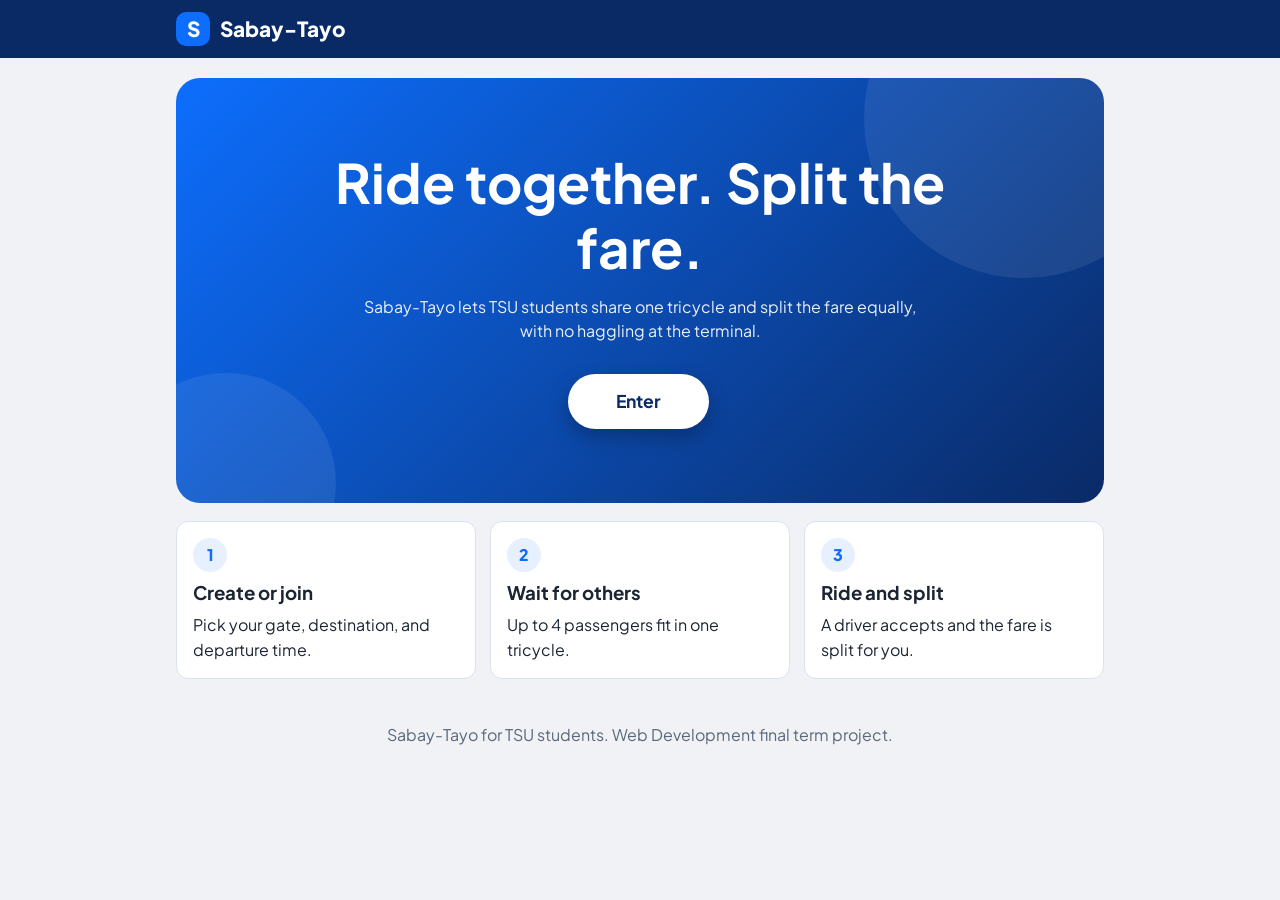
==== index.html @ 4a93c9b2 "Add files via upload" ====
<!DOCTYPE html>
<html lang="en"><head><meta charset="utf-8"><meta name="viewport" content="width=device-width, initial-scale=1">
<title>Welcome | Sabay-Tayo TSU Tricycle Fare Splitter</title>
<meta name="description" content="Split tricycle fares with other TSU students. Join or create a ride group.">
<link rel="icon" href="data:image/svg+xml,<svg xmlns='http://www.w3.org/2000/svg' viewBox='0 0 100 100'><text y='.9em' font-size='90'>🛺</text></svg>">
<link rel="stylesheet" href="https://fonts.googleapis.com/css2?family=Plus+Jakarta+Sans:wght@400;600;800&display=swap">
<link rel="stylesheet" href="style.css"></head><body>
<header><div class="bar"><span class="logo"><span class="mark">S</span>Sabay-Tayo</span><div id="session" hidden><span id="who"></span><button class="btn light" id="logout" type="button">Sign out</button></div></div></header><main>
<section class="hero2"><h1>Ride together. Split the fare.</h1>
<p>Sabay-Tayo lets TSU students share one tricycle and split the fare equally, with no haggling at the terminal.</p>
<a class="btn enter" href="auth.html">Enter</a></section>
<section class="steps2"><div class="card"><h3>Create or join</h3><p>Pick your gate, destination, and departure time.</p></div>
<div class="card"><h3>Wait for others</h3><p>Up to 4 passengers fit in one tricycle.</p></div>
<div class="card"><h3>Ride and split</h3><p>A driver accepts and the fare is split for you.</p></div></section>
</main><footer><p>Sabay-Tayo for TSU students. Web Development final term project.</p></footer></body></html>
---- style.css ----
:root{--blue:#0d6efd;--navy:#0a2a66;--green:#198754;--red:#dc3545;--bg:#f0f2f5;--text:#1b2433}
*{box-sizing:border-box;margin:0;padding:0}
body{font-family:"Plus Jakarta Sans",system-ui,Arial,sans-serif;background:var(--bg);color:var(--text);line-height:1.55}
header{background:var(--navy);color:#fff}
.bar{max-width:960px;margin:auto;padding:12px 16px;display:flex;justify-content:space-between;align-items:center;flex-wrap:wrap;gap:8px}
.logo{font-weight:800;font-size:1.3rem}
nav ul{list-style:none;display:flex;gap:4px;flex-wrap:wrap}
nav a{color:#fff;text-decoration:none;padding:6px 12px;border-radius:8px}
nav a:hover,nav a.active{background:var(--blue)}
a:focus-visible,button:focus-visible,input:focus-visible,select:focus-visible{outline:3px solid #ffc107;outline-offset:2px}
main{max-width:960px;margin:20px auto;padding:0 16px}
h1,h2,h3{line-height:1.2;margin-bottom:8px}
.hero{background:var(--blue);color:#fff;border-radius:16px;padding:36px 24px;margin-bottom:20px}
.hero h1{font-size:clamp(1.7rem,5vw,2.6rem);max-width:18ch}
.hero p{max-width:55ch;margin:10px 0 18px}
.btn{display:inline-block;border:0;border-radius:10px;padding:10px 16px;font:inherit;font-weight:700;cursor:pointer;background:var(--blue);color:#fff;text-decoration:none;margin:2px 4px 2px 0}
.btn.light{background:#fff;color:var(--navy)}.btn.green{background:var(--green)}.btn.red{background:var(--red)}
.btn:disabled{opacity:.45;cursor:not-allowed}
.card{background:#fff;border-radius:12px;padding:16px;border:1px solid #dbe2ee;margin-bottom:14px}
.grid{display:grid;grid-template-columns:repeat(auto-fill,minmax(260px,1fr));gap:14px}
.grid .card{margin:0}
.badge{display:inline-block;padding:2px 10px;border-radius:99px;font-size:.8rem;font-weight:700;color:#fff;background:var(--blue)}
.badge.ready{background:var(--green)}.badge.urgent{background:var(--red)}
label{display:block;font-weight:700;margin:12px 0 4px}
input,select,textarea{width:100%;padding:10px;border:1px solid #b8c3d6;border-radius:10px;font:inherit}
input[type=radio]{width:auto}
.radios label{display:inline-block;margin-right:16px;font-weight:600}
fieldset{border:1px solid #dbe2ee;border-radius:12px;padding:14px;background:#fff}
table{width:100%;border-collapse:collapse;background:#fff;margin:10px 0}
th,td{padding:10px;border:1px solid #dbe2ee;text-align:left}
th{background:#e7f0ff}
caption{text-align:left;font-weight:700;padding:4px 0}
.msg{margin-top:10px;font-weight:700}.err{color:var(--red)}
.dots{display:flex;gap:10px;margin:8px 0}
.dots span{width:44px;height:44px;border-radius:50%;border:3px solid var(--blue);transition:background .3s}
.dots span.on{background:var(--blue)}
.dots.full span{border-color:var(--green)}.dots.full span.on{background:var(--green)}
.banner{background:#e6f4ec;border:1px solid var(--green);color:#0d5a35;border-radius:12px;padding:12px;font-weight:700;margin-bottom:12px}
[hidden]{display:none!important}
footer{text-align:center;padding:24px;color:#5b667a}
@media(max-width:600px){nav,nav ul{width:100%}nav li{flex:1 1 45%}nav a{display:block;text-align:center}.hero{padding:24px 16px}}
@media(prefers-reduced-motion:reduce){*{transition:none!important}}
#session{display:flex;align-items:center;gap:10px}#session .btn{margin:0;padding:6px 12px}
.badge.wait{background:#e08a00}
.av{display:inline-flex;align-items:center;justify-content:center;width:26px;height:26px;border-radius:50%;background:#e7f0ff;color:var(--navy);font-size:.75rem;font-weight:800;margin-right:4px}
.av.empty{background:#f0f2f5;color:#8a94a6}
.row{display:flex;justify-content:space-between;align-items:center;gap:8px;margin:6px 0}
.small{font-size:.85rem;color:#5b667a}.center{text-align:center}
.card.ready{border:2px solid var(--green)}.card.waiting{border:2px solid var(--red)}
.banner.red{background:#fdecee;border-color:var(--red);color:#8f1d29}
.check{width:72px;height:72px;border-radius:50%;background:#e6f4ec;color:var(--green);display:flex;align-items:center;justify-content:center;font-size:2.2rem;margin:8px auto}
.qr{display:block;margin:10px auto;border:1px solid #dbe2ee;border-radius:12px;padding:8px;background:#fff}

.logo{display:flex;align-items:center;gap:10px;font-weight:800;font-size:1.3rem}
.mark{display:inline-flex;align-items:center;justify-content:center;width:34px;height:34px;border-radius:10px;background:var(--blue);color:#fff}
.hero2{background:linear-gradient(135deg,#0d6efd 0%,#0a2a66 100%);color:#fff;border-radius:24px;padding:72px 24px;text-align:center;margin-top:8px;position:relative;overflow:hidden}
.hero2::before,.hero2::after{content:"";position:absolute;border-radius:50%;background:rgba(255,255,255,.08)}
.hero2::before{width:320px;height:320px;top:-120px;right:-80px}.hero2::after{width:220px;height:220px;bottom:-90px;left:-60px}
.hero2>*{position:relative}
.hero2 h1{font-size:clamp(2rem,6vw,3.4rem);margin:0 auto 14px;max-width:16ch}
.hero2 p{max-width:48ch;margin:0 auto 28px;opacity:.92}
.btn.enter{background:#fff;color:var(--navy);padding:14px 48px;font-size:1.1rem;border-radius:999px;box-shadow:0 8px 20px rgba(0,0,0,.25)}
.steps2{counter-reset:s;display:grid;grid-template-columns:repeat(auto-fit,minmax(220px,1fr));gap:14px;margin:18px 0}
.steps2 .card{margin:0;counter-increment:s}
.steps2 .card::before{content:counter(s);display:flex;align-items:center;justify-content:center;width:34px;height:34px;border-radius:50%;background:#e7f0ff;color:var(--blue);font-weight:800;margin-bottom:10px}
.authbox{max-width:440px;margin:24px auto}.authbox .card{padding:24px}
.seg{display:flex;background:#e3e8f1;border-radius:12px;padding:4px;gap:4px;margin:14px 0}
.seg button{flex:1;border:0;background:none;padding:10px;border-radius:9px;font:inherit;font-weight:700;color:#4a5568;cursor:pointer}
.seg button.on{background:#fff;color:var(--blue);box-shadow:0 1px 3px rgba(0,0,0,.15)}
.pills{display:flex;gap:10px}.pills label{flex:1;margin:0;position:relative;border:2px solid #cbd5e1;border-radius:12px;padding:10px;text-align:center;cursor:pointer;background:#fff}
.pills input{position:absolute;opacity:0}
.pills label:has(input:checked){border-color:var(--blue);background:#e7f0ff;color:var(--blue)}
.pills label:has(input:focus-visible){outline:3px solid #ffc107}
.plain{border:0;padding:0;background:none}.lbl{font-weight:700;margin:12px 0 4px;padding:0}
.sr{position:absolute;width:1px;height:1px;overflow:hidden;clip:rect(0 0 0 0)}
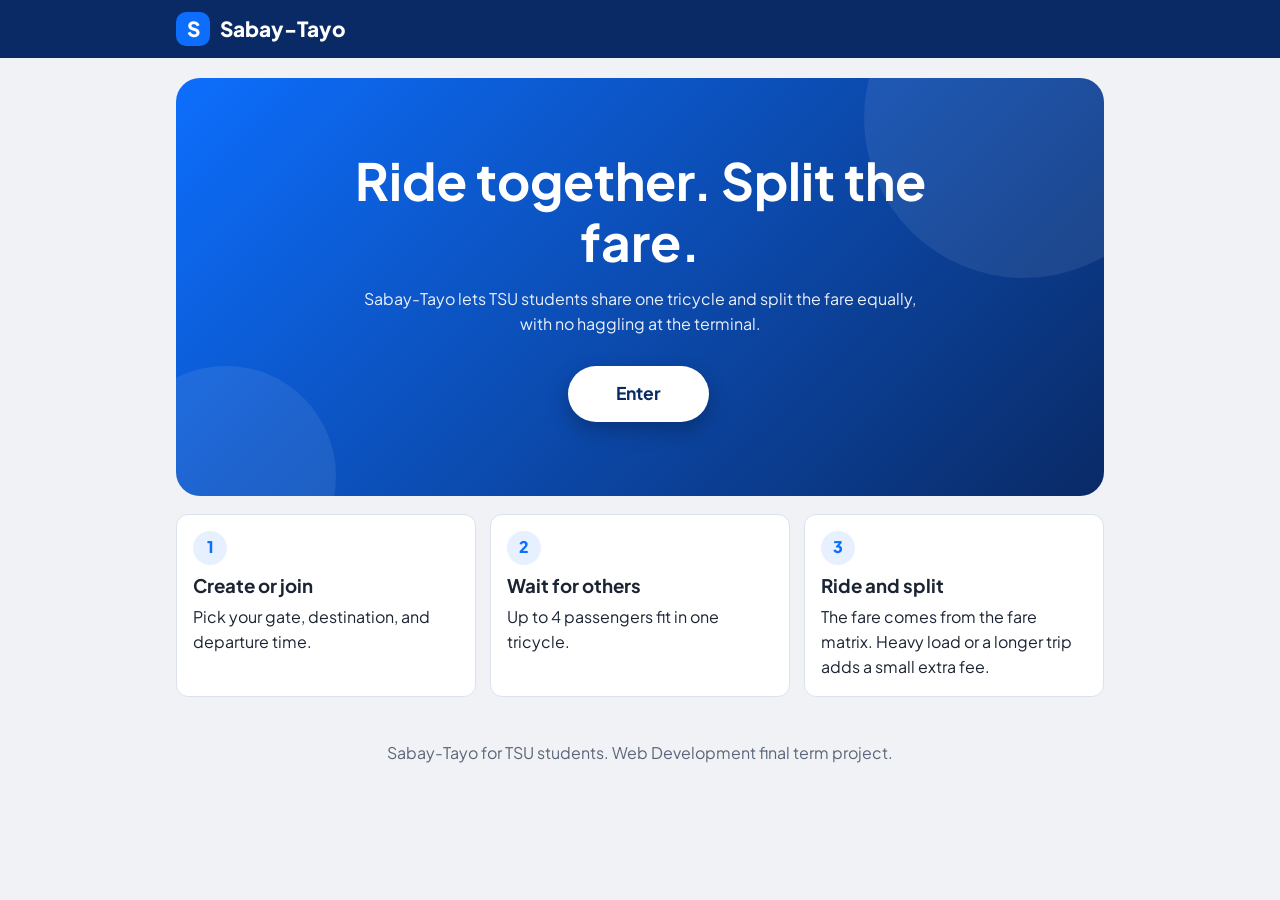
==== commit 81b42de7: "Add files via upload" ====
--- a/index.html
+++ b/index.html
@@ -1,15 +1,63 @@
 <!DOCTYPE html>
-<html lang="en"><head><meta charset="utf-8"><meta name="viewport" content="width=device-width, initial-scale=1">
-<title>Welcome | Sabay-Tayo TSU Tricycle Fare Splitter</title>
-<meta name="description" content="Split tricycle fares with other TSU students. Join or create a ride group.">
-<link rel="icon" href="data:image/svg+xml,<svg xmlns='http://www.w3.org/2000/svg' viewBox='0 0 100 100'><text y='.9em' font-size='90'>🛺</text></svg>">
-<link rel="stylesheet" href="https://fonts.googleapis.com/css2?family=Plus+Jakarta+Sans:wght@400;600;800&display=swap">
-<link rel="stylesheet" href="style.css"></head><body>
-<header><div class="bar"><span class="logo"><span class="mark">S</span>Sabay-Tayo</span><div id="session" hidden><span id="who"></span><button class="btn light" id="logout" type="button">Sign out</button></div></div></header><main>
-<section class="hero2"><h1>Ride together. Split the fare.</h1>
-<p>Sabay-Tayo lets TSU students share one tricycle and split the fare equally, with no haggling at the terminal.</p>
-<a class="btn enter" href="auth.html">Enter</a></section>
-<section class="steps2"><div class="card"><h3>Create or join</h3><p>Pick your gate, destination, and departure time.</p></div>
-<div class="card"><h3>Wait for others</h3><p>Up to 4 passengers fit in one tricycle.</p></div>
-<div class="card"><h3>Ride and split</h3><p>A driver accepts and the fare is split for you.</p></div></section>
-</main><footer><p>Sabay-Tayo for TSU students. Web Development final term project.</p></footer></body></html>+<html lang="en">
+<head>
+  <meta charset="utf-8">
+  <meta name="viewport" content="width=device-width, initial-scale=1">
+  <title>Welcome | Sabay-Tayo TSU Tricycle Fare Splitter</title>
+  <meta name="theme-color" content="#0a2a66">
+  <link rel="manifest" href="manifest.json">
+  <link rel="apple-touch-icon" href="apple-touch-icon.png">
+  <meta name="mobile-web-app-capable" content="yes">
+  <meta name="apple-mobile-web-app-capable" content="yes">
+  <meta name="apple-mobile-web-app-title" content="Sabay-Tayo">
+  <meta name="description" content="Split tricycle fares with other TSU students. Join or create a ride group.">
+  <link rel="icon" href="data:image/svg+xml,<svg xmlns='http://www.w3.org/2000/svg' viewBox='0 0 100 100'><text y='.9em' font-size='90'>🛺</text></svg>">
+  <link rel="stylesheet" href="https://fonts.googleapis.com/css2?family=Plus+Jakarta+Sans:wght@400;600;800&display=swap">
+  <link rel="stylesheet" href="style.css">
+</head>
+<body>
+  <header>
+    <div class="bar">
+      <span class="logo"><span class="mark">S</span>Sabay-Tayo</span>
+      <div class="bar-right">
+        <button class="btn light" id="install" type="button" hidden>Install app</button>
+        <div id="session" hidden>
+          <span id="who"></span>
+          <button class="btn light" id="logout" type="button">Sign out</button>
+        </div>
+      </div>
+    </div>
+  </header>
+
+  <main>
+    <section class="hero2">
+      <h1>Ride together. Split the fare.</h1>
+      <p>Sabay-Tayo lets TSU students share one tricycle and split the fare equally, with no haggling at the terminal.</p>
+      <a class="btn enter" href="auth.html">Enter</a>
+    </section>
+
+    <section class="steps">
+      <div class="card">
+        <div class="step">1</div>
+        <h3>Create or join</h3>
+        <p>Pick your gate, destination, and departure time.</p>
+      </div>
+      <div class="card">
+        <div class="step">2</div>
+        <h3>Wait for others</h3>
+        <p>Up to 4 passengers fit in one tricycle.</p>
+      </div>
+      <div class="card">
+        <div class="step">3</div>
+        <h3>Ride and split</h3>
+        <p>The fare comes from the fare matrix. Heavy load or a longer trip adds a small extra fee.</p>
+      </div>
+    </section>
+  </main>
+
+  <footer>
+    <p>Sabay-Tayo for TSU students. Web Development final term project.</p>
+  </footer>
+  <script src="pwa.js" defer></script>
+</body>
+</html>
--- a/style.css
+++ b/style.css
@@ -1,75 +1,758 @@
-:root{--blue:#0d6efd;--navy:#0a2a66;--green:#198754;--red:#dc3545;--bg:#f0f2f5;--text:#1b2433}
-*{box-sizing:border-box;margin:0;padding:0}
-body{font-family:"Plus Jakarta Sans",system-ui,Arial,sans-serif;background:var(--bg);color:var(--text);line-height:1.55}
-header{background:var(--navy);color:#fff}
-.bar{max-width:960px;margin:auto;padding:12px 16px;display:flex;justify-content:space-between;align-items:center;flex-wrap:wrap;gap:8px}
-.logo{font-weight:800;font-size:1.3rem}
-nav ul{list-style:none;display:flex;gap:4px;flex-wrap:wrap}
-nav a{color:#fff;text-decoration:none;padding:6px 12px;border-radius:8px}
-nav a:hover,nav a.active{background:var(--blue)}
-a:focus-visible,button:focus-visible,input:focus-visible,select:focus-visible{outline:3px solid #ffc107;outline-offset:2px}
-main{max-width:960px;margin:20px auto;padding:0 16px}
-h1,h2,h3{line-height:1.2;margin-bottom:8px}
-.hero{background:var(--blue);color:#fff;border-radius:16px;padding:36px 24px;margin-bottom:20px}
-.hero h1{font-size:clamp(1.7rem,5vw,2.6rem);max-width:18ch}
-.hero p{max-width:55ch;margin:10px 0 18px}
-.btn{display:inline-block;border:0;border-radius:10px;padding:10px 16px;font:inherit;font-weight:700;cursor:pointer;background:var(--blue);color:#fff;text-decoration:none;margin:2px 4px 2px 0}
-.btn.light{background:#fff;color:var(--navy)}.btn.green{background:var(--green)}.btn.red{background:var(--red)}
-.btn:disabled{opacity:.45;cursor:not-allowed}
-.card{background:#fff;border-radius:12px;padding:16px;border:1px solid #dbe2ee;margin-bottom:14px}
-.grid{display:grid;grid-template-columns:repeat(auto-fill,minmax(260px,1fr));gap:14px}
-.grid .card{margin:0}
-.badge{display:inline-block;padding:2px 10px;border-radius:99px;font-size:.8rem;font-weight:700;color:#fff;background:var(--blue)}
-.badge.ready{background:var(--green)}.badge.urgent{background:var(--red)}
-label{display:block;font-weight:700;margin:12px 0 4px}
-input,select,textarea{width:100%;padding:10px;border:1px solid #b8c3d6;border-radius:10px;font:inherit}
-input[type=radio]{width:auto}
-.radios label{display:inline-block;margin-right:16px;font-weight:600}
-fieldset{border:1px solid #dbe2ee;border-radius:12px;padding:14px;background:#fff}
-table{width:100%;border-collapse:collapse;background:#fff;margin:10px 0}
-th,td{padding:10px;border:1px solid #dbe2ee;text-align:left}
-th{background:#e7f0ff}
-caption{text-align:left;font-weight:700;padding:4px 0}
-.msg{margin-top:10px;font-weight:700}.err{color:var(--red)}
-.dots{display:flex;gap:10px;margin:8px 0}
-.dots span{width:44px;height:44px;border-radius:50%;border:3px solid var(--blue);transition:background .3s}
-.dots span.on{background:var(--blue)}
-.dots.full span{border-color:var(--green)}.dots.full span.on{background:var(--green)}
-.banner{background:#e6f4ec;border:1px solid var(--green);color:#0d5a35;border-radius:12px;padding:12px;font-weight:700;margin-bottom:12px}
-[hidden]{display:none!important}
-footer{text-align:center;padding:24px;color:#5b667a}
-@media(max-width:600px){nav,nav ul{width:100%}nav li{flex:1 1 45%}nav a{display:block;text-align:center}.hero{padding:24px 16px}}
-@media(prefers-reduced-motion:reduce){*{transition:none!important}}
-#session{display:flex;align-items:center;gap:10px}#session .btn{margin:0;padding:6px 12px}
-.badge.wait{background:#e08a00}
-.av{display:inline-flex;align-items:center;justify-content:center;width:26px;height:26px;border-radius:50%;background:#e7f0ff;color:var(--navy);font-size:.75rem;font-weight:800;margin-right:4px}
-.av.empty{background:#f0f2f5;color:#8a94a6}
-.row{display:flex;justify-content:space-between;align-items:center;gap:8px;margin:6px 0}
-.small{font-size:.85rem;color:#5b667a}.center{text-align:center}
-.card.ready{border:2px solid var(--green)}.card.waiting{border:2px solid var(--red)}
-.banner.red{background:#fdecee;border-color:var(--red);color:#8f1d29}
-.check{width:72px;height:72px;border-radius:50%;background:#e6f4ec;color:var(--green);display:flex;align-items:center;justify-content:center;font-size:2.2rem;margin:8px auto}
-.qr{display:block;margin:10px auto;border:1px solid #dbe2ee;border-radius:12px;padding:8px;background:#fff}
-
-.logo{display:flex;align-items:center;gap:10px;font-weight:800;font-size:1.3rem}
-.mark{display:inline-flex;align-items:center;justify-content:center;width:34px;height:34px;border-radius:10px;background:var(--blue);color:#fff}
-.hero2{background:linear-gradient(135deg,#0d6efd 0%,#0a2a66 100%);color:#fff;border-radius:24px;padding:72px 24px;text-align:center;margin-top:8px;position:relative;overflow:hidden}
-.hero2::before,.hero2::after{content:"";position:absolute;border-radius:50%;background:rgba(255,255,255,.08)}
-.hero2::before{width:320px;height:320px;top:-120px;right:-80px}.hero2::after{width:220px;height:220px;bottom:-90px;left:-60px}
-.hero2>*{position:relative}
-.hero2 h1{font-size:clamp(2rem,6vw,3.4rem);margin:0 auto 14px;max-width:16ch}
-.hero2 p{max-width:48ch;margin:0 auto 28px;opacity:.92}
-.btn.enter{background:#fff;color:var(--navy);padding:14px 48px;font-size:1.1rem;border-radius:999px;box-shadow:0 8px 20px rgba(0,0,0,.25)}
-.steps2{counter-reset:s;display:grid;grid-template-columns:repeat(auto-fit,minmax(220px,1fr));gap:14px;margin:18px 0}
-.steps2 .card{margin:0;counter-increment:s}
-.steps2 .card::before{content:counter(s);display:flex;align-items:center;justify-content:center;width:34px;height:34px;border-radius:50%;background:#e7f0ff;color:var(--blue);font-weight:800;margin-bottom:10px}
-.authbox{max-width:440px;margin:24px auto}.authbox .card{padding:24px}
-.seg{display:flex;background:#e3e8f1;border-radius:12px;padding:4px;gap:4px;margin:14px 0}
-.seg button{flex:1;border:0;background:none;padding:10px;border-radius:9px;font:inherit;font-weight:700;color:#4a5568;cursor:pointer}
-.seg button.on{background:#fff;color:var(--blue);box-shadow:0 1px 3px rgba(0,0,0,.15)}
-.pills{display:flex;gap:10px}.pills label{flex:1;margin:0;position:relative;border:2px solid #cbd5e1;border-radius:12px;padding:10px;text-align:center;cursor:pointer;background:#fff}
-.pills input{position:absolute;opacity:0}
-.pills label:has(input:checked){border-color:var(--blue);background:#e7f0ff;color:var(--blue)}
-.pills label:has(input:focus-visible){outline:3px solid #ffc107}
-.plain{border:0;padding:0;background:none}.lbl{font-weight:700;margin:12px 0 4px;padding:0}
-.sr{position:absolute;width:1px;height:1px;overflow:hidden;clip:rect(0 0 0 0)}+/* ---------- Colors (CSS variables) ---------- */
+:root {
+  --blue: #0d6efd;
+  --navy: #0a2a66;
+  --green: #198754;
+  --red: #dc3545;
+  --bg: #f0f2f5;
+  --text: #1b2433;
+}
+
+/* ---------- Base ---------- */
+* {
+  box-sizing: border-box;
+  margin: 0;
+  padding: 0;
+}
+
+body {
+  font-family: "Plus Jakarta Sans", system-ui, Arial, sans-serif;
+  background: var(--bg);
+  color: var(--text);
+  line-height: 1.55;
+}
+
+main {
+  max-width: 960px;
+  margin: 20px auto;
+  padding: 0 16px;
+}
+
+h1,
+h2,
+h3 {
+  line-height: 1.2;
+  margin-bottom: 8px;
+}
+
+footer {
+  text-align: center;
+  padding: 24px;
+  color: #5b667a;
+}
+
+[hidden] {
+  display: none !important;
+}
+
+/* ---------- Header ---------- */
+header {
+  background: var(--navy);
+  color: #fff;
+}
+
+.bar {
+  max-width: 960px;
+  margin: auto;
+  padding: 12px 16px;
+  display: flex;
+  justify-content: space-between;
+  align-items: center;
+  flex-wrap: wrap;
+  gap: 8px;
+}
+
+.logo {
+  display: flex;
+  align-items: center;
+  gap: 10px;
+  font-weight: 800;
+  font-size: 1.3rem;
+}
+
+.mark {
+  display: inline-flex;
+  align-items: center;
+  justify-content: center;
+  width: 34px;
+  height: 34px;
+  border-radius: 10px;
+  background: var(--blue);
+  color: #fff;
+}
+
+.bar-right {
+  display: flex;
+  align-items: center;
+  gap: 10px;
+}
+
+#session {
+  display: flex;
+  align-items: center;
+  gap: 10px;
+}
+
+#install {
+  margin: 0;
+  padding: 6px 12px;
+}
+
+#session .btn {
+  margin: 0;
+  padding: 6px 12px;
+}
+
+/* ---------- Buttons ---------- */
+.btn {
+  display: inline-block;
+  border: 0;
+  border-radius: 10px;
+  padding: 10px 16px;
+  font: inherit;
+  font-weight: 700;
+  cursor: pointer;
+  background: var(--blue);
+  color: #fff;
+  text-decoration: none;
+  margin: 2px 4px 2px 0;
+  transition: background-color 0.3s ease, transform 0.3s ease;
+}
+
+.btn:hover {
+  transform: scale(1.05);
+}
+
+.btn.light {
+  background: #fff;
+  color: var(--navy);
+}
+
+.btn.line {
+  border: 1px solid #b8c3d6;
+}
+
+.btn.green {
+  background: var(--green);
+}
+
+.btn.red {
+  background: var(--red);
+}
+
+.btn.full {
+  width: 100%;
+  margin: 6px 0 0;
+}
+
+/* ---------- Cards and grid ---------- */
+.card {
+  background: #fff;
+  border-radius: 12px;
+  padding: 16px;
+  border: 1px solid #dbe2ee;
+  margin-bottom: 14px;
+  transition: transform 0.3s ease, box-shadow 0.3s ease;
+}
+
+.card.ready {
+  border: 2px solid var(--green);
+}
+
+.card.waiting {
+  border: 2px solid var(--red);
+}
+
+/* 1 column on phones, 2 columns on tablets, 3 columns on laptops */
+.grid {
+  display: grid;
+  grid-template-columns: 1fr;
+  gap: 14px;
+}
+
+.grid .card {
+  margin: 0;
+}
+
+.grid .card:hover {
+  transform: translateY(-4px);
+  box-shadow: 0 6px 16px rgba(0, 0, 0, 0.12);
+}
+
+.grid .empty-card {
+  grid-column: 1 / -1;
+}
+
+.row {
+  display: flex;
+  justify-content: space-between;
+  align-items: center;
+  gap: 8px;
+  margin: 6px 0;
+}
+
+.center {
+  text-align: center;
+}
+
+.small {
+  font-size: 0.85rem;
+  color: #5b667a;
+}
+
+/* ---------- Badges and avatars ---------- */
+.badge {
+  display: inline-block;
+  padding: 2px 10px;
+  border-radius: 99px;
+  font-size: 0.8rem;
+  font-weight: 700;
+  color: #fff;
+  background: var(--blue);
+}
+
+.badge.ready {
+  background: var(--green);
+}
+
+.badge.urgent {
+  background: var(--red);
+}
+
+.badge.wait {
+  background: #e08a00;
+}
+
+.av {
+  display: inline-flex;
+  align-items: center;
+  justify-content: center;
+  width: 26px;
+  height: 26px;
+  border-radius: 50%;
+  background: #e7f0ff;
+  color: var(--navy);
+  font-size: 0.75rem;
+  font-weight: 800;
+  margin-right: 4px;
+}
+
+.av.empty {
+  background: #f0f2f5;
+  color: #8a94a6;
+}
+
+/* ---------- Messages and banners ---------- */
+.msg {
+  margin-top: 10px;
+  font-weight: 700;
+}
+
+.err {
+  color: var(--red);
+}
+
+.banner {
+  background: #e6f4ec;
+  border: 1px solid var(--green);
+  color: #0d5a35;
+  border-radius: 12px;
+  padding: 12px;
+  font-weight: 700;
+  margin-bottom: 12px;
+}
+
+.banner.red {
+  background: #fdecee;
+  border-color: var(--red);
+  color: #8f1d29;
+}
+
+.poll {
+  background: #fff8e6;
+  border: 1px solid #f0c36d;
+  border-radius: 12px;
+  padding: 12px;
+  margin: 10px 0;
+  text-align: left;
+}
+
+.check {
+  width: 72px;
+  height: 72px;
+  border-radius: 50%;
+  background: #e6f4ec;
+  color: var(--green);
+  display: flex;
+  align-items: center;
+  justify-content: center;
+  font-size: 2.2rem;
+  margin: 8px auto;
+}
+
+/* The QR code: white box with a border. Tap it to make it bigger. */
+.qrbox {
+  width: 220px;
+  max-width: 100%;
+  margin: 10px auto;
+  border: 1px solid #dbe2ee;
+  border-radius: 12px;
+  background: #fff;
+  cursor: zoom-in;
+  transition: width 0.3s ease;
+}
+
+.qrbox.big {
+  width: 420px;
+  cursor: zoom-out;
+}
+
+.qrsvg {
+  display: block;
+  width: 100%;
+  height: auto;
+}
+
+/* ---------- Forms ---------- */
+label {
+  display: block;
+  font-weight: 700;
+  margin: 12px 0 4px;
+}
+
+input,
+select,
+textarea {
+  width: 100%;
+  padding: 10px;
+  border: 1px solid #b8c3d6;
+  border-radius: 10px;
+  font: inherit;
+}
+
+input[type=radio] {
+  width: auto;
+}
+
+a:focus,
+button:focus,
+input:focus,
+select:focus {
+  outline: 3px solid #ffc107;
+  outline-offset: 2px;
+}
+
+fieldset {
+  border: 0;
+  padding: 0;
+}
+
+legend {
+  font-weight: 700;
+  margin: 12px 0 4px;
+  padding: 0;
+}
+
+/* ---------- Tables ---------- */
+table {
+  width: 100%;
+  border-collapse: collapse;
+  background: #fff;
+  margin: 10px 0;
+}
+
+th,
+td {
+  padding: 10px;
+  border: 1px solid #dbe2ee;
+  text-align: left;
+}
+
+th {
+  background: #e7f0ff;
+}
+
+caption {
+  text-align: left;
+  font-weight: 700;
+  padding: 4px 0;
+}
+
+td input {
+  width: 90px;
+  padding: 6px;
+}
+
+.scroll {
+  overflow-x: auto;
+}
+
+/* ---------- Home page ---------- */
+.hero2 {
+  background: linear-gradient(135deg, #0d6efd 0%, #0a2a66 100%);
+  color: #fff;
+  border-radius: 24px;
+  padding: 72px 24px;
+  text-align: center;
+  margin-top: 8px;
+  position: relative;
+  overflow: hidden;
+}
+
+.hero2::before,
+.hero2::after {
+  content: "";
+  position: absolute;
+  border-radius: 50%;
+  background: rgba(255, 255, 255, 0.08);
+}
+
+.hero2::before {
+  width: 320px;
+  height: 320px;
+  top: -120px;
+  right: -80px;
+}
+
+.hero2::after {
+  width: 220px;
+  height: 220px;
+  bottom: -90px;
+  left: -60px;
+}
+
+.hero2 h1,
+.hero2 p,
+.hero2 a {
+  position: relative;
+}
+
+.hero2 h1 {
+  font-size: 2.2rem;
+  margin: 0 auto 14px;
+  max-width: 16ch;
+}
+
+.hero2 p {
+  max-width: 48ch;
+  margin: 0 auto 28px;
+  opacity: 0.92;
+}
+
+.btn.enter {
+  background: #fff;
+  color: var(--navy);
+  padding: 14px 48px;
+  font-size: 1.1rem;
+  border-radius: 999px;
+  box-shadow: 0 8px 20px rgba(0, 0, 0, 0.25);
+}
+
+.steps {
+  display: grid;
+  grid-template-columns: 1fr;
+  gap: 14px;
+  margin: 18px 0;
+}
+
+.steps .card {
+  margin: 0;
+}
+
+.step {
+  display: flex;
+  align-items: center;
+  justify-content: center;
+  width: 34px;
+  height: 34px;
+  border-radius: 50%;
+  background: #e7f0ff;
+  color: var(--blue);
+  font-weight: 800;
+  margin-bottom: 10px;
+}
+
+/* ---------- Log in / sign up page ---------- */
+.authbox {
+  max-width: 440px;
+  margin: 24px auto;
+}
+
+.authbox .card {
+  padding: 24px;
+}
+
+.seg {
+  display: flex;
+  background: #e3e8f1;
+  border-radius: 12px;
+  padding: 4px;
+  gap: 4px;
+  margin: 14px 0;
+}
+
+.seg button {
+  flex: 1;
+  border: 0;
+  background: none;
+  padding: 10px;
+  border-radius: 9px;
+  font: inherit;
+  font-weight: 700;
+  color: #4a5568;
+  cursor: pointer;
+}
+
+.seg button.on {
+  background: #fff;
+  color: var(--blue);
+  box-shadow: 0 1px 3px rgba(0, 0, 0, 0.15);
+}
+
+.pills {
+  display: flex;
+  gap: 10px;
+}
+
+.pills label {
+  flex: 1;
+  margin: 0;
+  border: 2px solid #cbd5e1;
+  border-radius: 12px;
+  padding: 10px;
+  text-align: center;
+  cursor: pointer;
+  background: #fff;
+}
+
+/* ---------- Admin page ---------- */
+.photobox {
+  background: #fff;
+  border: 1px solid #dbe2ee;
+  border-radius: 14px;
+  padding: 16px;
+  margin-top: 14px;
+}
+
+.photobox img {
+  display: block;
+  max-width: 100%;
+  margin-bottom: 10px;
+}
+
+/* ---------- Ride tracker (progress steps) ---------- */
+.tracker {
+  list-style: none;
+  display: flex;
+  justify-content: space-between;
+  gap: 4px;
+  margin: 14px 0 8px;
+}
+
+.tracker li {
+  flex: 1;
+  text-align: center;
+  font-size: 0.72rem;
+  color: #8a94a6;
+  position: relative;
+}
+
+.tracker li span {
+  display: flex;
+  align-items: center;
+  justify-content: center;
+  width: 28px;
+  height: 28px;
+  margin: 0 auto 4px;
+  border-radius: 50%;
+  background: #e3e8f1;
+  color: #5b667a;
+  font-weight: 800;
+  font-size: 0.8rem;
+  position: relative;
+  z-index: 1;
+}
+
+/* the line that joins one step to the next */
+.tracker li::before {
+  content: "";
+  position: absolute;
+  top: 13px;
+  left: -50%;
+  width: 100%;
+  height: 3px;
+  background: #e3e8f1;
+}
+
+.tracker li:first-child::before {
+  display: none;
+}
+
+.tracker li.done {
+  color: var(--green);
+}
+
+.tracker li.done span {
+  background: var(--green);
+  color: #fff;
+}
+
+.tracker li.done::before {
+  background: var(--green);
+}
+
+.tracker li.now {
+  color: var(--blue);
+  font-weight: 700;
+}
+
+.tracker li.now span {
+  background: var(--blue);
+  color: #fff;
+  transform: scale(1.15);
+}
+
+.tracker li.now::before {
+  background: var(--green);
+}
+
+.eta {
+  font-size: 1.1rem;
+  font-weight: 700;
+  margin: 8px 0 12px;
+}
+
+/* ---------- My options (discount + heavy load) ---------- */
+.options {
+  background: #f3f7ff;
+  border: 1px solid #c9d9f5;
+  border-radius: 12px;
+  padding: 12px;
+  margin: 10px 0;
+  text-align: left;
+}
+
+/* ---------- Toggle switches ---------- */
+.switch {
+  display: flex;
+  align-items: center;
+  gap: 10px;
+  font-weight: 600;
+  margin: 8px 0;
+  cursor: pointer;
+}
+
+.switch input {
+  position: absolute;
+  opacity: 0;
+  width: 0;
+  height: 0;
+}
+
+.slider {
+  position: relative;
+  flex: none;
+  width: 46px;
+  height: 26px;
+  border-radius: 99px;
+  background: #cbd5e1;
+  transition: background-color 0.3s ease;
+}
+
+.slider::before {
+  content: "";
+  position: absolute;
+  top: 3px;
+  left: 3px;
+  width: 20px;
+  height: 20px;
+  border-radius: 50%;
+  background: #fff;
+  transition: transform 0.3s ease;
+}
+
+.switch input:checked + .slider {
+  background: var(--green);
+}
+
+.switch input:checked + .slider::before {
+  transform: translateX(20px);
+}
+
+.switch input:focus + .slider {
+  outline: 3px solid #ffc107;
+  outline-offset: 2px;
+}
+
+/* ---------- Fare splitter ---------- */
+.splitrow {
+  display: grid;
+  grid-template-columns: 1fr;
+  gap: 2px;
+  border-top: 1px solid #dbe2ee;
+  padding: 10px 0;
+  margin-top: 10px;
+}
+
+#sresult {
+  margin-top: 6px;
+}
+
+td select {
+  padding: 6px;
+}
+
+/* ---------- Fade-in animation ---------- */
+@keyframes fadeIn {
+  0% {
+    opacity: 0;
+  }
+
+  100% {
+    opacity: 1;
+  }
+}
+
+.hero2,
+.authbox,
+.card,
+.banner {
+  animation: fadeIn 0.5s ease-in;
+}
+
+/* ---------- Media queries ---------- */
+@media screen and (min-width: 600px) {
+  .splitrow {
+    grid-template-columns: 1fr 2fr 1fr 1fr;
+    gap: 10px;
+    align-items: end;
+  }
+
+  .grid {
+    grid-template-columns: repeat(2, 1fr);
+  }
+
+  .steps {
+    grid-template-columns: repeat(3, 1fr);
+  }
+}
+
+@media screen and (min-width: 900px) {
+  .grid {
+    grid-template-columns: repeat(3, 1fr);
+  }
+
+  .hero2 h1 {
+    font-size: 3.2rem;
+  }
+}
+
+@media screen and (max-width: 480px) {
+  .hero2 {
+    padding: 48px 16px;
+  }
+
+  .btn.enter {
+    padding: 12px 36px;
+  }
+}
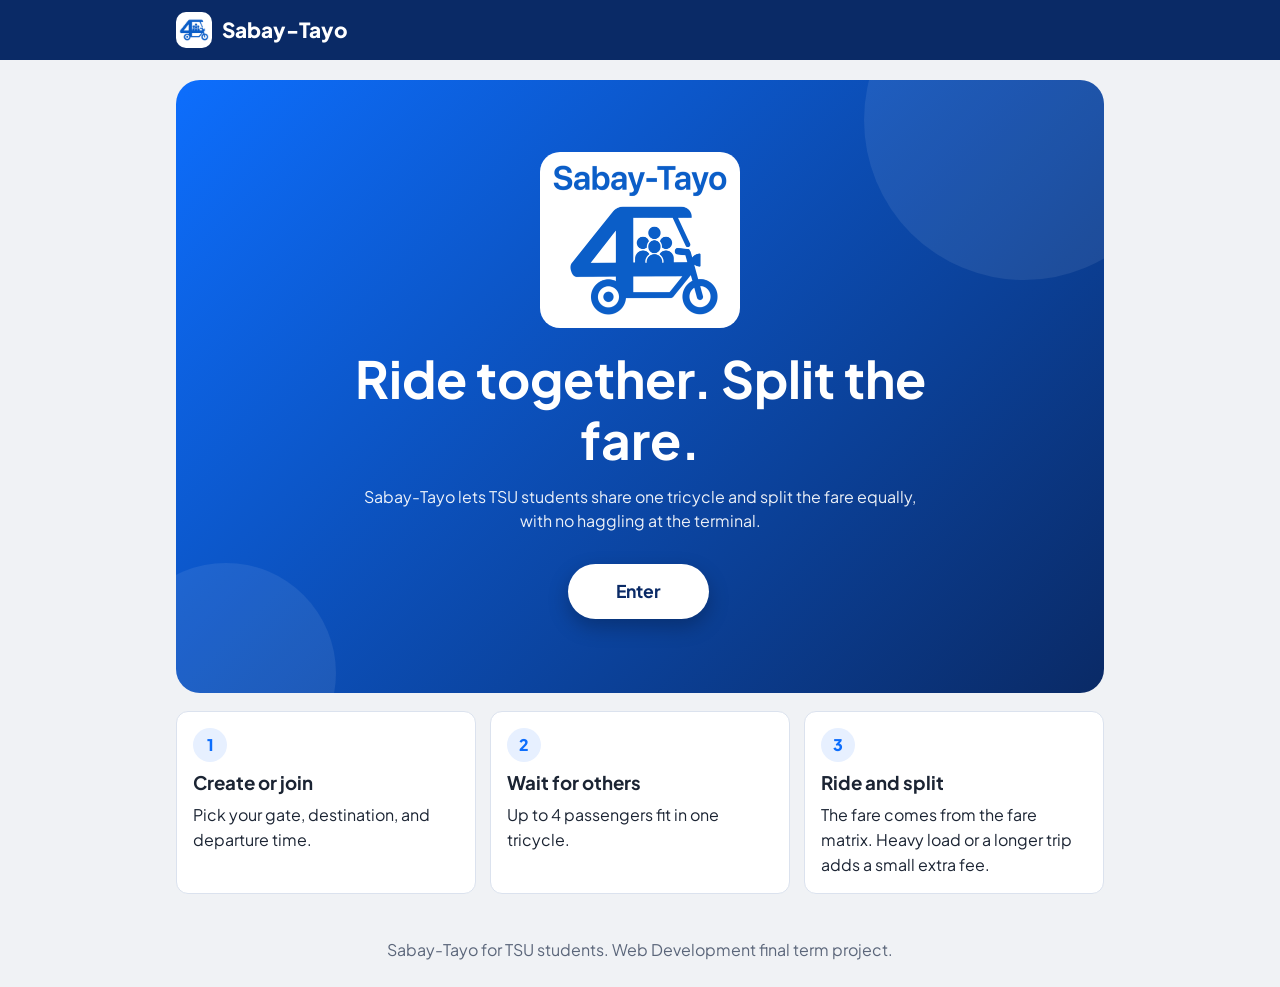
==== commit 96b7c3d5: "Add files via upload" ====
--- a/index.html
+++ b/index.html
@@ -18,7 +18,7 @@
 <body>
   <header>
     <div class="bar">
-      <span class="logo"><span class="mark">S</span>Sabay-Tayo</span>
+      <span class="logo"><img class="mark" src="logo-icon.png" alt="" width="36" height="36">Sabay-Tayo</span>
       <div class="bar-right">
         <button class="btn light" id="install" type="button" hidden>Install app</button>
         <div id="session" hidden>
@@ -31,6 +31,7 @@
 
   <main>
     <section class="hero2">
+      <img class="herologo" src="logo.png" alt="Sabay-Tayo logo: a tricycle carrying a group of passengers" width="720" height="623">
       <h1>Ride together. Split the fare.</h1>
       <p>Sabay-Tayo lets TSU students share one tricycle and split the fare equally, with no haggling at the terminal.</p>
       <a class="btn enter" href="auth.html">Enter</a>
--- a/style.css
+++ b/style.css
@@ -70,15 +70,13 @@
   font-size: 1.3rem;
 }
 
+/* the small logo in the header */
 .mark {
-  display: inline-flex;
-  align-items: center;
-  justify-content: center;
-  width: 34px;
-  height: 34px;
+  display: block;
+  width: 36px;
+  height: 36px;
   border-radius: 10px;
-  background: var(--blue);
-  color: #fff;
+  background: #fff;
 }
 
 .bar-right {
@@ -424,6 +422,19 @@
 .hero2 h1,
 .hero2 p,
 .hero2 a {
+  position: relative;
+}
+
+/* the big logo on the welcome page */
+.herologo {
+  display: block;
+  width: 200px;
+  max-width: 60%;
+  height: auto;
+  margin: 0 auto 20px;
+  padding: 10px;
+  border-radius: 20px;
+  background: #fff;
   position: relative;
 }
 
@@ -684,20 +695,6 @@
   outline-offset: 2px;
 }
 
-/* ---------- Fare splitter ---------- */
-.splitrow {
-  display: grid;
-  grid-template-columns: 1fr;
-  gap: 2px;
-  border-top: 1px solid #dbe2ee;
-  padding: 10px 0;
-  margin-top: 10px;
-}
-
-#sresult {
-  margin-top: 6px;
-}
-
 td select {
   padding: 6px;
 }
@@ -722,12 +719,6 @@
 
 /* ---------- Media queries ---------- */
 @media screen and (min-width: 600px) {
-  .splitrow {
-    grid-template-columns: 1fr 2fr 1fr 1fr;
-    gap: 10px;
-    align-items: end;
-  }
-
   .grid {
     grid-template-columns: repeat(2, 1fr);
   }
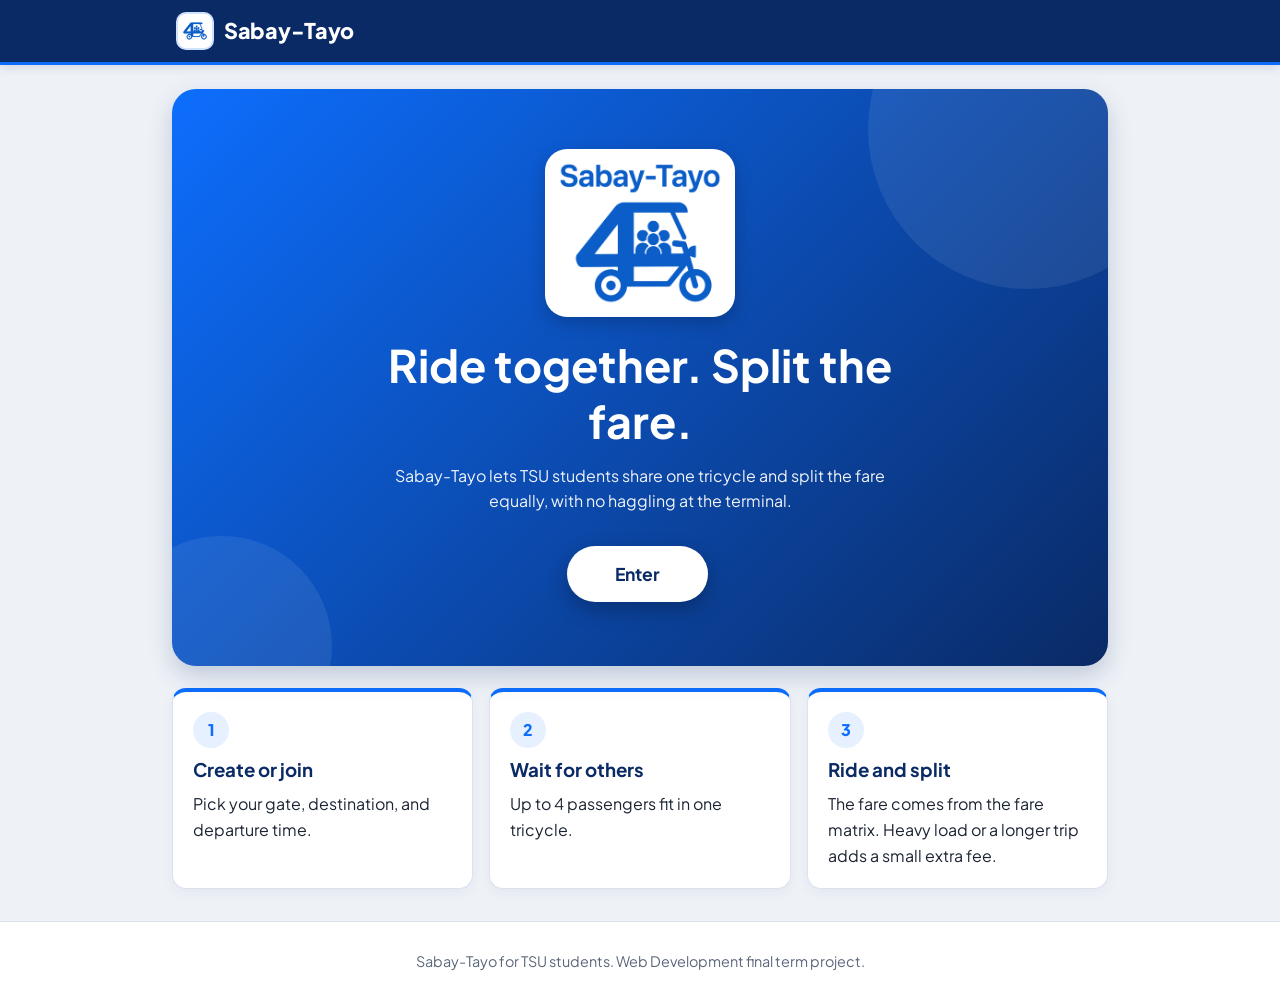
==== commit 71735434: "Add files via upload" ====
--- a/index.html
+++ b/index.html
@@ -5,11 +5,6 @@
   <meta name="viewport" content="width=device-width, initial-scale=1">
   <title>Welcome | Sabay-Tayo TSU Tricycle Fare Splitter</title>
   <meta name="theme-color" content="#0a2a66">
-  <link rel="manifest" href="manifest.json">
-  <link rel="apple-touch-icon" href="apple-touch-icon.png">
-  <meta name="mobile-web-app-capable" content="yes">
-  <meta name="apple-mobile-web-app-capable" content="yes">
-  <meta name="apple-mobile-web-app-title" content="Sabay-Tayo">
   <meta name="description" content="Split tricycle fares with other TSU students. Join or create a ride group.">
   <link rel="icon" href="data:image/svg+xml,<svg xmlns='http://www.w3.org/2000/svg' viewBox='0 0 100 100'><text y='.9em' font-size='90'>🛺</text></svg>">
   <link rel="stylesheet" href="https://fonts.googleapis.com/css2?family=Plus+Jakarta+Sans:wght@400;600;800&display=swap">
@@ -20,7 +15,6 @@
     <div class="bar">
       <span class="logo"><img class="mark" src="logo-icon.png" alt="" width="36" height="36">Sabay-Tayo</span>
       <div class="bar-right">
-        <button class="btn light" id="install" type="button" hidden>Install app</button>
         <div id="session" hidden>
           <span id="who"></span>
           <button class="btn light" id="logout" type="button">Sign out</button>
@@ -59,6 +53,5 @@
   <footer>
     <p>Sabay-Tayo for TSU students. Web Development final term project.</p>
   </footer>
-  <script src="pwa.js" defer></script>
 </body>
 </html>
--- a/style.css
+++ b/style.css
@@ -1,14 +1,16 @@
-/* ---------- Colors (CSS variables) ---------- */
+/* ---------- Colors (CSS variables - Week 6 PPT) ---------- */
 :root {
   --blue: #0d6efd;
+  --blue-dark: #0b5ed7;
   --navy: #0a2a66;
+  --gold: #ffc107;
   --green: #198754;
   --red: #dc3545;
-  --bg: #f0f2f5;
+  --bg: #eef2f7;
   --text: #1b2433;
 }
 
-/* ---------- Base ---------- */
+/* ---------- Base & Universal Selector (Week 5 PPT) ---------- */
 * {
   box-sizing: border-box;
   margin: 0;
@@ -16,50 +18,70 @@
 }
 
 body {
-  font-family: "Plus Jakarta Sans", system-ui, Arial, sans-serif;
-  background: var(--bg);
+  font-family: "Plus Jakarta Sans", Arial, sans-serif;
+  font-size: 16px;
+  background-color: var(--bg);
   color: var(--text);
-  line-height: 1.55;
+  line-height: 1.6;
 }
 
 main {
+  width: 94%;
   max-width: 960px;
-  margin: 20px auto;
-  padding: 0 16px;
-}
-
+  margin: 24px auto;
+  padding: 0 12px;
+}
+
+/* Group Selector (Week 5 PPT) */
 h1,
 h2,
 h3 {
-  line-height: 1.2;
-  margin-bottom: 8px;
+  color: var(--navy);
+  line-height: 1.25;
+  margin-bottom: 10px;
+}
+
+h1 {
+  font-size: 1.75rem;
+}
+
+h2 {
+  font-size: 1.35rem;
+  margin-top: 22px;
 }
 
 footer {
   text-align: center;
-  padding: 24px;
+  padding: 28px 16px;
+  margin-top: 32px;
   color: #5b667a;
-}
-
+  font-size: 0.9rem;
+  border-top: 1px solid #dbe2ee;
+  background-color: #ffffff;
+}
+
+/* Attribute Selector + !important Cascade Rule (Week 5 PPT) */
 [hidden] {
   display: none !important;
 }
 
 /* ---------- Header ---------- */
 header {
-  background: var(--navy);
-  color: #fff;
+  background-color: var(--navy);
+  color: #ffffff;
+  border-bottom: 3px solid var(--blue);
+  box-shadow: 0 2px 10px rgba(10, 42, 102, 0.15);
 }
 
 .bar {
   max-width: 960px;
-  margin: auto;
+  margin: 0 auto;
   padding: 12px 16px;
   display: flex;
   justify-content: space-between;
   align-items: center;
   flex-wrap: wrap;
-  gap: 8px;
+  gap: 10px;
 }
 
 .logo {
@@ -67,16 +89,20 @@
   align-items: center;
   gap: 10px;
   font-weight: 800;
-  font-size: 1.3rem;
-}
-
-/* the small logo in the header */
+  font-size: 1.35rem;
+  color: #ffffff;
+  text-decoration: none;
+  letter-spacing: -0.3px;
+}
+
 .mark {
   display: block;
-  width: 36px;
-  height: 36px;
+  width: 38px;
+  height: 38px;
   border-radius: 10px;
-  background: #fff;
+  background-color: #ffffff;
+  padding: 2px;
+  border: 2px solid #cfe2ff;
 }
 
 .bar-right {
@@ -89,16 +115,23 @@
   display: flex;
   align-items: center;
   gap: 10px;
-}
-
-#install {
-  margin: 0;
-  padding: 6px 12px;
-}
-
+  background-color: rgba(255, 255, 255, 0.12);
+  padding: 4px 6px 4px 12px;
+  border-radius: 99px;
+}
+
+#who {
+  font-size: 0.9rem;
+  font-weight: 600;
+  color: #ffffff;
+}
+
+#install,
 #session .btn {
   margin: 0;
-  padding: 6px 12px;
+  padding: 6px 14px;
+  font-size: 0.85rem;
+  border-radius: 99px;
 }
 
 /* ---------- Buttons ---------- */
@@ -106,66 +139,106 @@
   display: inline-block;
   border: 0;
   border-radius: 10px;
-  padding: 10px 16px;
-  font: inherit;
+  padding: 10px 18px;
+  font-family: inherit;
+  font-size: 0.95rem;
   font-weight: 700;
   cursor: pointer;
-  background: var(--blue);
-  color: #fff;
+  background-color: var(--blue);
+  color: #ffffff;
   text-decoration: none;
-  margin: 2px 4px 2px 0;
-  transition: background-color 0.3s ease, transform 0.3s ease;
+  text-align: center;
+  margin: 4px 6px 4px 0;
+  box-shadow: 0 2px 6px rgba(13, 110, 253, 0.25);
+  transition: background-color 0.25s ease, transform 0.2s ease, box-shadow 0.25s ease;
 }
 
 .btn:hover {
-  transform: scale(1.05);
+  background-color: var(--blue-dark);
+  transform: translateY(-2px);
+  box-shadow: 0 4px 12px rgba(13, 110, 253, 0.35);
 }
 
 .btn.light {
-  background: #fff;
+  background-color: #ffffff;
   color: var(--navy);
+  box-shadow: none;
+}
+
+.btn.light:hover {
+  background-color: #f1f5f9;
 }
 
 .btn.line {
-  border: 1px solid #b8c3d6;
+  border: 1px solid #cbd5e1;
 }
 
 .btn.green {
-  background: var(--green);
+  background-color: var(--green);
+  box-shadow: 0 2px 6px rgba(25, 135, 84, 0.25);
+}
+
+.btn.green:hover {
+  background-color: #146c43;
 }
 
 .btn.red {
-  background: var(--red);
+  background-color: var(--red);
+  box-shadow: 0 2px 6px rgba(220, 53, 69, 0.25);
+}
+
+.btn.red:hover {
+  background-color: #b02a37;
 }
 
 .btn.full {
+  display: block;
   width: 100%;
-  margin: 6px 0 0;
-}
-
-/* ---------- Cards and grid ---------- */
+  margin: 8px 0 0;
+}
+
+/* ---------- Cards and Grid (Week 6 Box Model) ---------- */
 .card {
-  background: #fff;
-  border-radius: 12px;
-  padding: 16px;
+  background-color: #ffffff;
+  border-radius: 14px;
+  padding: 20px;
   border: 1px solid #dbe2ee;
-  margin-bottom: 14px;
-  transition: transform 0.3s ease, box-shadow 0.3s ease;
+  margin-bottom: 16px;
+  box-shadow: 0 4px 12px rgba(10, 42, 102, 0.05);
+  transition: transform 0.25s ease, box-shadow 0.25s ease, border-color 0.25s ease;
+}
+
+.card h1,
+.card h2,
+.card h3 {
+  margin-top: 0;
 }
 
 .card.ready {
-  border: 2px solid var(--green);
+  border: 1px solid #b7ebcd;
+  border-left: 5px solid var(--green);
 }
 
 .card.waiting {
-  border: 2px solid var(--red);
+  border: 1px solid #f5c2c7;
+  border-left: 5px solid var(--red);
+}
+
+.card.clickable {
+  cursor: pointer;
+}
+
+.card.clickable:hover {
+  border-color: var(--blue);
+  transform: translateY(-3px);
+  box-shadow: 0 8px 20px rgba(13, 110, 253, 0.12);
 }
 
 /* 1 column on phones, 2 columns on tablets, 3 columns on laptops */
 .grid {
   display: grid;
   grid-template-columns: 1fr;
-  gap: 14px;
+  gap: 16px;
 }
 
 .grid .card {
@@ -173,12 +246,14 @@
 }
 
 .grid .card:hover {
-  transform: translateY(-4px);
-  box-shadow: 0 6px 16px rgba(0, 0, 0, 0.12);
+  transform: translateY(-3px);
+  box-shadow: 0 8px 20px rgba(10, 42, 102, 0.1);
 }
 
 .grid .empty-card {
   grid-column: 1 / -1;
+  text-align: center;
+  color: #5b667a;
 }
 
 .row {
@@ -186,7 +261,7 @@
   justify-content: space-between;
   align-items: center;
   gap: 8px;
-  margin: 6px 0;
+  margin: 8px 0;
 }
 
 .center {
@@ -198,49 +273,51 @@
   color: #5b667a;
 }
 
-/* ---------- Badges and avatars ---------- */
+/* ---------- Badges and Seat Avatars ---------- */
 .badge {
   display: inline-block;
-  padding: 2px 10px;
+  padding: 3px 12px;
   border-radius: 99px;
-  font-size: 0.8rem;
-  font-weight: 700;
-  color: #fff;
-  background: var(--blue);
+  font-size: 0.78rem;
+  font-weight: 700;
+  color: #ffffff;
+  background-color: var(--blue);
 }
 
 .badge.ready {
-  background: var(--green);
+  background-color: var(--green);
 }
 
 .badge.urgent {
-  background: var(--red);
+  background-color: var(--red);
 }
 
 .badge.wait {
-  background: #e08a00;
+  background-color: #e08a00;
 }
 
 .av {
   display: inline-flex;
   align-items: center;
   justify-content: center;
-  width: 26px;
-  height: 26px;
+  width: 30px;
+  height: 30px;
   border-radius: 50%;
-  background: #e7f0ff;
+  background-color: #e7f0ff;
+  border: 2px solid #b6d4fe;
   color: var(--navy);
-  font-size: 0.75rem;
+  font-size: 0.8rem;
   font-weight: 800;
   margin-right: 4px;
 }
 
 .av.empty {
-  background: #f0f2f5;
+  background-color: #f8fafc;
+  border: 2px dashed #cbd5e1;
   color: #8a94a6;
 }
 
-/* ---------- Messages and banners ---------- */
+/* ---------- Messages, Banners & Poll ---------- */
 .msg {
   margin-top: 10px;
   font-weight: 700;
@@ -251,27 +328,27 @@
 }
 
 .banner {
-  background: #e6f4ec;
+  background-color: #e6f4ec;
   border: 1px solid var(--green);
   color: #0d5a35;
   border-radius: 12px;
-  padding: 12px;
-  font-weight: 700;
-  margin-bottom: 12px;
+  padding: 14px;
+  font-weight: 700;
+  margin: 12px 0;
 }
 
 .banner.red {
-  background: #fdecee;
+  background-color: #fdecee;
   border-color: var(--red);
   color: #8f1d29;
 }
 
 .poll {
-  background: #fff8e6;
-  border: 1px solid #f0c36d;
+  background-color: #fffbeb;
+  border: 1px solid #f59e0b;
   border-radius: 12px;
-  padding: 12px;
-  margin: 10px 0;
+  padding: 14px;
+  margin: 14px 0;
   text-align: left;
 }
 
@@ -279,29 +356,32 @@
   width: 72px;
   height: 72px;
   border-radius: 50%;
-  background: #e6f4ec;
+  background-color: #e6f4ec;
+  border: 2px solid var(--green);
   color: var(--green);
   display: flex;
   align-items: center;
   justify-content: center;
   font-size: 2.2rem;
-  margin: 8px auto;
-}
-
-/* The QR code: white box with a border. Tap it to make it bigger. */
+  margin: 8px auto 14px;
+}
+
+/* ---------- QR Code Box ---------- */
 .qrbox {
   width: 220px;
   max-width: 100%;
-  margin: 10px auto;
-  border: 1px solid #dbe2ee;
-  border-radius: 12px;
-  background: #fff;
+  margin: 12px auto 6px;
+  padding: 6px;
+  border: 2px dashed var(--blue);
+  border-radius: 14px;
+  background-color: #ffffff;
   cursor: zoom-in;
+  box-shadow: 0 4px 12px rgba(13, 110, 253, 0.1);
   transition: width 0.3s ease;
 }
 
 .qrbox.big {
-  width: 420px;
+  width: 380px;
   cursor: zoom-out;
 }
 
@@ -311,32 +391,43 @@
   height: auto;
 }
 
-/* ---------- Forms ---------- */
+/* ---------- Forms (Week 4 & Week 5 PPT) ---------- */
 label {
   display: block;
   font-weight: 700;
   margin: 12px 0 4px;
+  color: var(--navy);
 }
 
 input,
 select,
 textarea {
   width: 100%;
-  padding: 10px;
+  padding: 10px 12px;
   border: 1px solid #b8c3d6;
   border-radius: 10px;
-  font: inherit;
-}
-
-input[type=radio] {
+  font-family: inherit;
+  font-size: 0.95rem;
+  background-color: #fbfcfe;
+  transition: border-color 0.2s ease, background-color 0.2s ease;
+}
+
+input:focus,
+select:focus,
+textarea:focus {
+  background-color: #ffffff;
+  border-color: var(--blue);
+  outline: 2px solid #b6d4fe;
+}
+
+input[type="radio"] {
   width: auto;
+  margin-right: 6px;
 }
 
 a:focus,
-button:focus,
-input:focus,
-select:focus {
-  outline: 3px solid #ffc107;
+button:focus {
+  outline: 3px solid var(--gold);
   outline-offset: 2px;
 }
 
@@ -347,54 +438,70 @@
 
 legend {
   font-weight: 700;
-  margin: 12px 0 4px;
+  margin: 12px 0 6px;
   padding: 0;
-}
-
-/* ---------- Tables ---------- */
+  color: var(--navy);
+}
+
+/* ---------- Tables (Week 4 PPT) ---------- */
 table {
   width: 100%;
   border-collapse: collapse;
-  background: #fff;
-  margin: 10px 0;
+  background-color: #ffffff;
+  margin: 12px 0;
+  border-radius: 10px;
+  overflow: hidden;
 }
 
 th,
 td {
-  padding: 10px;
+  padding: 10px 12px;
   border: 1px solid #dbe2ee;
   text-align: left;
 }
 
 th {
-  background: #e7f0ff;
+  background-color: #e7f0ff;
+  color: var(--navy);
+  font-weight: 700;
+}
+
+tr:hover td {
+  background-color: #f8faff;
 }
 
 caption {
   text-align: left;
   font-weight: 700;
-  padding: 4px 0;
+  padding: 4px 0 6px;
+  color: var(--navy);
 }
 
 td input {
   width: 90px;
-  padding: 6px;
+  padding: 6px 8px;
+}
+
+td select {
+  padding: 6px 8px;
 }
 
 .scroll {
   overflow-x: auto;
 }
 
-/* ---------- Home page ---------- */
+/* ---------- Welcome Home Page ---------- */
 .hero2 {
-  background: linear-gradient(135deg, #0d6efd 0%, #0a2a66 100%);
-  color: #fff;
+  background-color: var(--navy);
+  background-image: linear-gradient(135deg, #0d6efd 0%, #0a2a66 100%);
+  color: #ffffff;
   border-radius: 24px;
-  padding: 72px 24px;
+  padding: 60px 24px;
   text-align: center;
   margin-top: 8px;
   position: relative;
   overflow: hidden;
+  box-shadow: 0 10px 25px rgba(10, 42, 102, 0.2);
 }
 
 .hero2::before,
@@ -402,7 +509,7 @@
   content: "";
   position: absolute;
   border-radius: 50%;
-  background: rgba(255, 255, 255, 0.08);
+  background-color: rgba(255, 255, 255, 0.08);
 }
 
 .hero2::before {
@@ -425,68 +532,75 @@
   position: relative;
 }
 
-/* the big logo on the welcome page */
 .herologo {
   display: block;
-  width: 200px;
+  width: 190px;
   max-width: 60%;
   height: auto;
   margin: 0 auto 20px;
-  padding: 10px;
-  border-radius: 20px;
-  background: #fff;
+  padding: 12px;
+  border-radius: 22px;
+  background-color: #ffffff;
   position: relative;
+  box-shadow: 0 6px 18px rgba(0, 0, 0, 0.2);
 }
 
 .hero2 h1 {
+  color: #ffffff;
   font-size: 2.2rem;
   margin: 0 auto 14px;
-  max-width: 16ch;
+  max-width: 540px;
 }
 
 .hero2 p {
-  max-width: 48ch;
+  max-width: 520px;
   margin: 0 auto 28px;
-  opacity: 0.92;
+  opacity: 0.94;
 }
 
 .btn.enter {
-  background: #fff;
+  background-color: #ffffff;
   color: var(--navy);
   padding: 14px 48px;
   font-size: 1.1rem;
-  border-radius: 999px;
+  border-radius: 99px;
   box-shadow: 0 8px 20px rgba(0, 0, 0, 0.25);
+}
+
+.btn.enter:hover {
+  background-color: var(--gold);
+  color: var(--navy);
 }
 
 .steps {
   display: grid;
   grid-template-columns: 1fr;
-  gap: 14px;
-  margin: 18px 0;
+  gap: 16px;
+  margin: 22px 0;
 }
 
 .steps .card {
   margin: 0;
+  border-top: 4px solid var(--blue);
 }
 
 .step {
   display: flex;
   align-items: center;
   justify-content: center;
-  width: 34px;
-  height: 34px;
+  width: 36px;
+  height: 36px;
   border-radius: 50%;
-  background: #e7f0ff;
+  background-color: #e7f0ff;
   color: var(--blue);
   font-weight: 800;
   margin-bottom: 10px;
 }
 
-/* ---------- Log in / sign up page ---------- */
+/* ---------- Log In / Sign Up Page ---------- */
 .authbox {
   max-width: 440px;
-  margin: 24px auto;
+  margin: 28px auto;
 }
 
 .authbox .card {
@@ -495,7 +609,7 @@
 
 .seg {
   display: flex;
-  background: #e3e8f1;
+  background-color: #e3e8f1;
   border-radius: 12px;
   padding: 4px;
   gap: 4px;
@@ -508,16 +622,18 @@
   background: none;
   padding: 10px;
   border-radius: 9px;
-  font: inherit;
+  font-family: inherit;
+  font-size: 0.95rem;
   font-weight: 700;
   color: #4a5568;
   cursor: pointer;
+  transition: background-color 0.2s ease, color 0.2s ease;
 }
 
 .seg button.on {
-  background: #fff;
+  background-color: #ffffff;
   color: var(--blue);
-  box-shadow: 0 1px 3px rgba(0, 0, 0, 0.15);
+  box-shadow: 0 1px 4px rgba(0, 0, 0, 0.12);
 }
 
 .pills {
@@ -533,37 +649,45 @@
   padding: 10px;
   text-align: center;
   cursor: pointer;
-  background: #fff;
-}
-
-/* ---------- Admin page ---------- */
+  background-color: #ffffff;
+  transition: border-color 0.2s ease, background-color 0.2s ease;
+}
+
+.pills label:hover {
+  border-color: var(--blue);
+  background-color: #f8faff;
+}
+
+/* ---------- Admin Page ---------- */
 .photobox {
-  background: #fff;
-  border: 1px solid #dbe2ee;
+  background-color: #ffffff;
+  border: 2px solid var(--blue);
   border-radius: 14px;
   padding: 16px;
-  margin-top: 14px;
+  margin-top: 16px;
+  box-shadow: 0 8px 24px rgba(10, 42, 102, 0.12);
 }
 
 .photobox img {
   display: block;
   max-width: 100%;
-  margin-bottom: 10px;
-}
-
-/* ---------- Ride tracker (progress steps) ---------- */
+  border-radius: 8px;
+  margin-bottom: 12px;
+}
+
+/* ---------- Ride Tracker (5 Progress Steps) ---------- */
 .tracker {
-  list-style: none;
+  list-style-type: none;
   display: flex;
   justify-content: space-between;
   gap: 4px;
-  margin: 14px 0 8px;
+  margin: 16px 0 10px;
 }
 
 .tracker li {
   flex: 1;
   text-align: center;
-  font-size: 0.72rem;
+  font-size: 0.74rem;
   color: #8a94a6;
   position: relative;
 }
@@ -576,7 +700,7 @@
   height: 28px;
   margin: 0 auto 4px;
   border-radius: 50%;
-  background: #e3e8f1;
+  background-color: #e3e8f1;
   color: #5b667a;
   font-weight: 800;
   font-size: 0.8rem;
@@ -584,7 +708,6 @@
   z-index: 1;
 }
 
-/* the line that joins one step to the next */
 .tracker li::before {
   content: "";
   position: absolute;
@@ -592,7 +715,7 @@
   left: -50%;
   width: 100%;
   height: 3px;
-  background: #e3e8f1;
+  background-color: #e3e8f1;
 }
 
 .tracker li:first-child::before {
@@ -604,12 +727,12 @@
 }
 
 .tracker li.done span {
-  background: var(--green);
-  color: #fff;
+  background-color: var(--green);
+  color: #ffffff;
 }
 
 .tracker li.done::before {
-  background: var(--green);
+  background-color: var(--green);
 }
 
 .tracker li.now {
@@ -618,32 +741,25 @@
 }
 
 .tracker li.now span {
-  background: var(--blue);
-  color: #fff;
+  background-color: var(--blue);
+  color: #ffffff;
   transform: scale(1.15);
 }
 
 .tracker li.now::before {
-  background: var(--green);
-}
-
-.eta {
-  font-size: 1.1rem;
-  font-weight: 700;
-  margin: 8px 0 12px;
-}
-
-/* ---------- My options (discount + heavy load) ---------- */
+  background-color: var(--green);
+}
+
+/* ---------- Passenger Options (PWD Discount + Heavy Load) ---------- */
 .options {
-  background: #f3f7ff;
+  background-color: #f3f7ff;
   border: 1px solid #c9d9f5;
   border-radius: 12px;
-  padding: 12px;
-  margin: 10px 0;
+  padding: 14px;
+  margin: 12px 0;
   text-align: left;
 }
 
-/* ---------- Toggle switches ---------- */
 .switch {
   display: flex;
   align-items: center;
@@ -666,7 +782,7 @@
   width: 46px;
   height: 26px;
   border-radius: 99px;
-  background: #cbd5e1;
+  background-color: #cbd5e1;
   transition: background-color 0.3s ease;
 }
 
@@ -678,12 +794,12 @@
   width: 20px;
   height: 20px;
   border-radius: 50%;
-  background: #fff;
+  background-color: #ffffff;
   transition: transform 0.3s ease;
 }
 
 .switch input:checked + .slider {
-  background: var(--green);
+  background-color: var(--green);
 }
 
 .switch input:checked + .slider::before {
@@ -691,20 +807,15 @@
 }
 
 .switch input:focus + .slider {
-  outline: 3px solid #ffc107;
+  outline: 3px solid var(--gold);
   outline-offset: 2px;
 }
 
-td select {
-  padding: 6px;
-}
-
-/* ---------- Fade-in animation ---------- */
+/* ---------- Fade-In Animation ---------- */
 @keyframes fadeIn {
   0% {
     opacity: 0;
   }
-
   100% {
     opacity: 1;
   }
@@ -714,10 +825,10 @@
 .authbox,
 .card,
 .banner {
-  animation: fadeIn 0.5s ease-in;
-}
-
-/* ---------- Media queries ---------- */
+  animation: fadeIn 0.4s ease-in;
+}
+
+/* ---------- Responsive Media Queries ---------- */
 @media screen and (min-width: 600px) {
   .grid {
     grid-template-columns: repeat(2, 1fr);
@@ -734,16 +845,16 @@
   }
 
   .hero2 h1 {
-    font-size: 3.2rem;
+    font-size: 2.8rem;
   }
 }
 
 @media screen and (max-width: 480px) {
   .hero2 {
-    padding: 48px 16px;
+    padding: 44px 16px;
   }
 
   .btn.enter {
     padding: 12px 36px;
   }
-}
+}
